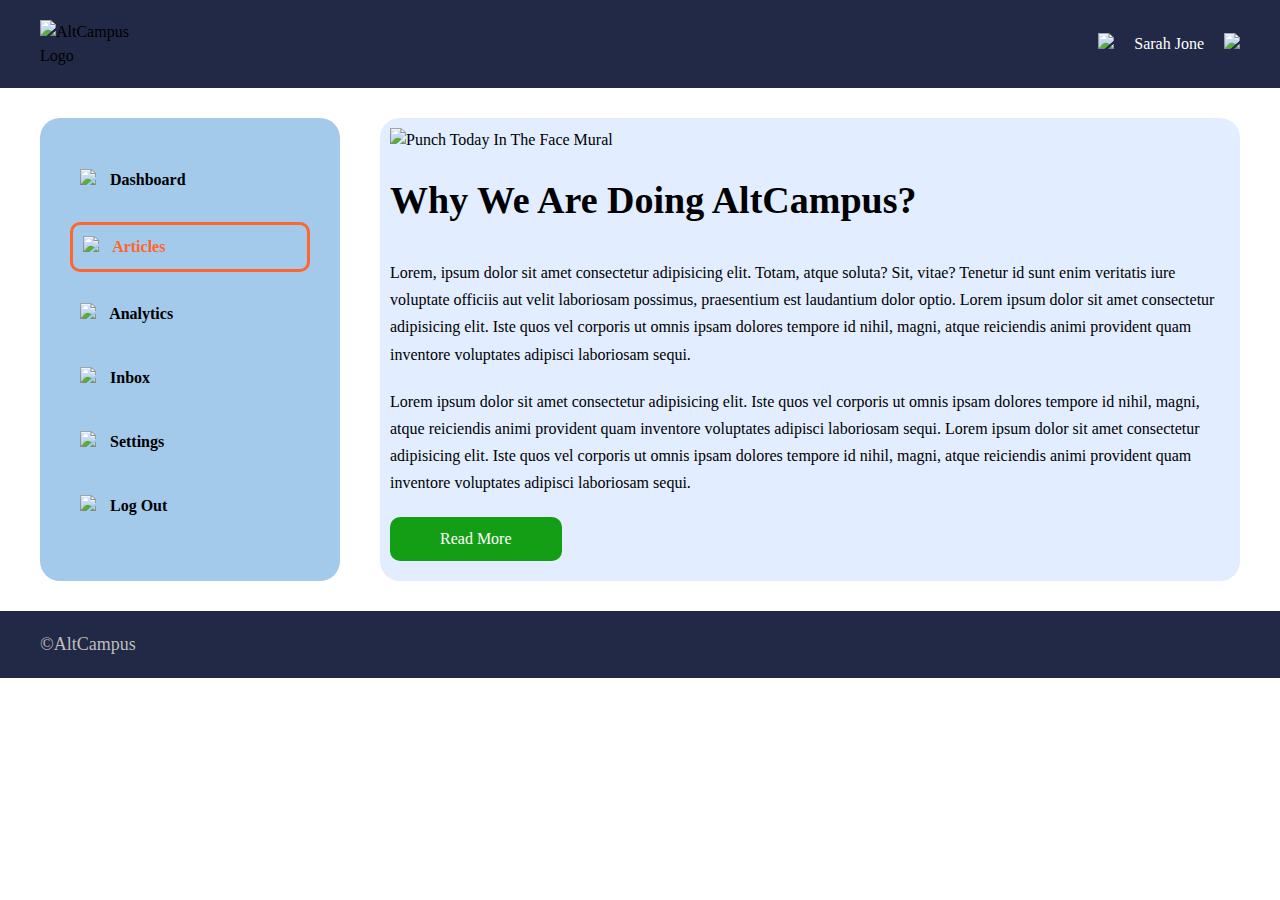
==== block-BHaabo/index.html @ 8286964e "Assignment 2" ====
<!-- 
- Create a page using flexbox according to the layout shown below.

![Flex Shrink Property](https://raw.githubusercontent.com/suraj122/AC-STYLE-images/master/flexbox/ex-2.png)

- Using CSS resets is necessary.
- Use semantic tags and keep the nesting and indentation proper. 
-->

<!DOCTYPE html>
<html lang="en">
<head>
    <meta charset="UTF-8">
    <meta name="viewport" content="width=device-width, initial-scale=1.0">
    <link rel="stylesheet" href="assets/stylesheet/style.css">
    <title>Flexbox | Assignment 2</title>
</head>
<body>
    <header class="header">
        <div class="container flex">
            <img class="logo" src="https://launchpad.altcampus.school/images/altcampus-logo.svg" alt="AltCampus Logo">
            <nav class="header-nav">
                <a href="#"><img src="assets/icons/bell.svg"></a>
                <a href="#">Sarah Jone</a>
                <a href="#"><img src="assets/icons/user.svg"></a>
            </nav>
        </div>
    </header>
    <main class="main">
        <div class="container flex">
            <aside class="sidebar">
                <nav class="nav-items">
                    <a href="#">
                        <img src="assets/icons/dashboard.svg">
                        <span>Dashboard</span> 
                    </a>
                    <a href="#" class="selected">
                        <img src="assets/icons/article.svg">
                        <span>Articles</span> 
                    </a>
                    <a href="#">
                        <img src="assets/icons/analytics.svg">
                        <span>Analytics</span> 
                    </a>
                    <a href="#">
                        <img src="assets/icons/inbox.svg">
                        <span>Inbox</span> 
                    </a>
                    <a href="#">
                        <img src="assets/icons/setting.svg">
                        <span>Settings</span> 
                    </a>
                    <a class="logout" href="#">
                        <img src="assets/icons/log-out.svg">
                        <span>Log Out</span> 
                    </a>
                </nav>
            </aside>
            <article class="article">
                <img class="heading-img" src="assets/01.png" alt="Punch Today In The Face Mural">
                <h1>Why We Are Doing AltCampus?</h1>
                <p>
                    Lorem, ipsum dolor sit amet consectetur adipisicing elit. Totam, atque soluta? Sit, vitae? Tenetur id sunt enim veritatis iure voluptate officiis aut velit laboriosam possimus, praesentium est laudantium dolor optio. Lorem ipsum dolor sit amet consectetur adipisicing elit. Iste quos vel corporis ut omnis ipsam dolores tempore id nihil, magni, atque reiciendis animi provident quam inventore voluptates adipisci laboriosam sequi.
                </p>
                <p>
                    Lorem ipsum dolor sit amet consectetur adipisicing elit. Iste quos vel corporis ut omnis ipsam dolores tempore id nihil, magni, atque reiciendis animi provident quam inventore voluptates adipisci laboriosam sequi. Lorem ipsum dolor sit amet consectetur adipisicing elit. Iste quos vel corporis ut omnis ipsam dolores tempore id nihil, magni, atque reiciendis animi provident quam inventore voluptates adipisci laboriosam sequi.
                </p>
                <a href="#" class="btn">Read More</a>
            </article>
        </div>
        
    </main>
    <footer class="footer">
        <div class="container">
            <small>&copy;AltCampus</small>
        </div>
    </footer>
</body>
</html>
---- block-BHaabo/assets/stylesheet/style.css ----
/* http://meyerweb.com/eric/tools/css/reset/ 
   v2.0 | 20110126
   License: none (public domain)
*/

html, body, div, span, applet, object, iframe,
h1, h2, h3, h4, h5, h6, p, blockquote, pre,
a, abbr, acronym, address, big, cite, code,
del, dfn, em, img, ins, kbd, q, s, samp,
small, strike, strong, sub, sup, tt, var,
b, u, i, center,
dl, dt, dd, ol, ul, li,
fieldset, form, label, legend,
table, caption, tbody, tfoot, thead, tr, th, td,
article, aside, canvas, details, embed, 
figure, figcaption, footer, header, hgroup, 
menu, nav, output, ruby, section, summary,
time, mark, audio, video {
	margin: 0;
	padding: 0;
	border: 0;
	font-size: 100%;
	font: inherit;
	vertical-align: baseline;
}
/* HTML5 display-role reset for older browsers */
article, aside, details, figcaption, figure, 
footer, header, hgroup, menu, nav, section {
	display: block;
}
body {
	line-height: 1;
}
ol, ul {
	list-style: none;
}
blockquote, q {
	quotes: none;
}
blockquote:before, blockquote:after,
q:before, q:after {
	content: '';
	content: none;
}
table {
	border-collapse: collapse;
	border-spacing: 0;
}

/* CUSTOM STYLES */

body {
    line-height: 1.5;
}

.container {
	max-width: 1200px;
	margin: 0 auto;
	padding: 0 32px;
}

.flex {
	display: flex;
	justify-content: space-between;
	align-items: center;
}

.header, .footer {
	background-color: #222946;
	padding: 20px 0;
}

.logo {
	width: 100px;
}

.header-nav {
    display: flex;
    align-items: center;
}

.header-nav a {
	text-decoration: none;
	color: white;
	margin-left: 20px;
}

.main {
    margin: 30px 0;
}

.main .flex {
    align-items: center;
    justify-content: space-between;
}

.sidebar {
    background-color: #a3caea;
    padding: 30px;
    border-radius: 20px;
    width: 20%;
    align-self: stretch;
}

.nav-items {
    display: flex;
    flex-direction: column;
}

.nav-items a {
    text-decoration: none;
    color: black;
    font-weight: 600;
    margin: 10px 0;
    padding: 10px 0;
}

.nav-items img {
    padding: 0 10px;
}

.nav-items .selected {
    color: rgb(255, 101, 45);
    border: 3px solid rgb(255, 101, 45);
    border-radius: 10px;
}


.article {
    background-color: rgb(226, 237, 255);
    padding: 10px;
    border-radius: 20px;
    width:  70%;
}

.heading-img {
    width: 100%;
}

.article h1 {
    font-size: 38px;
    font-weight: 800;
    padding: 20px 0;
}

.article p {
    line-height: 1.7;
    padding: 10px 0;
}

.btn {
    display: inline-block;
    background-color: rgba(1, 150, 1, 0.918);
    text-decoration: none;
    color: white;
    padding: 10px 50px;
    margin: 10px 0;
    border-radius: 10px;
}

.footer {
    color: rgb(189, 189, 189);
    font-size: 18px;
}
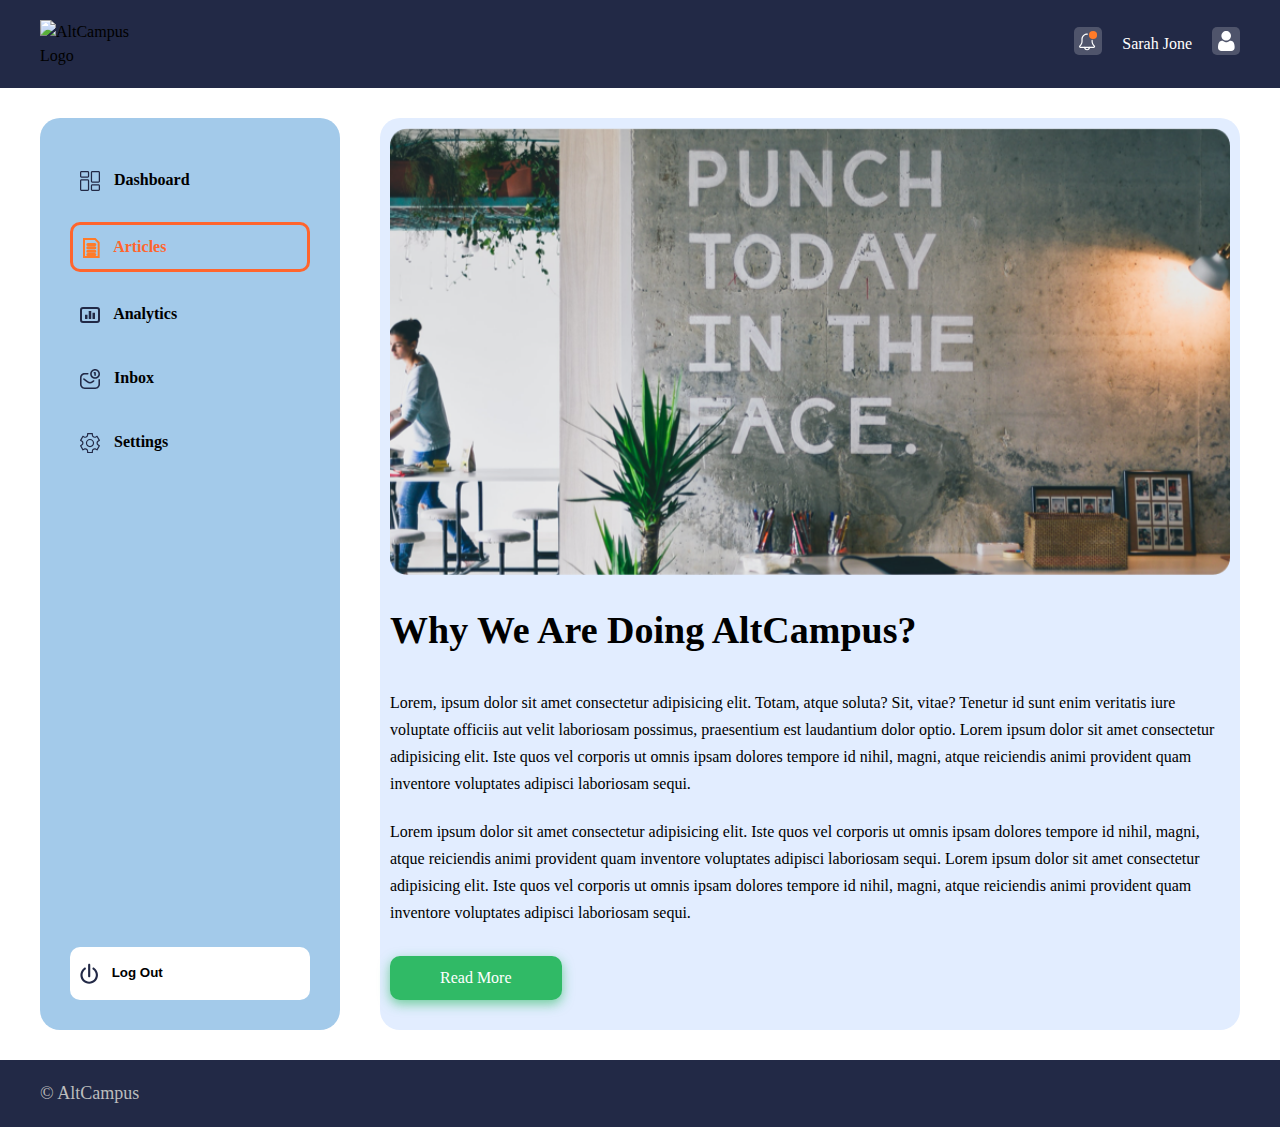
==== commit f5769d0b: "Add styling to sidebar" ====
--- a/block-BHaabo/index.html
+++ b/block-BHaabo/index.html
@@ -12,6 +12,7 @@
 <head>
     <meta charset="UTF-8">
     <meta name="viewport" content="width=device-width, initial-scale=1.0">
+    <script src="https://kit.fontawesome.com/8bc5acd820.js" crossorigin="anonymous"></script>
     <link rel="stylesheet" href="assets/stylesheet/style.css">
     <title>Flexbox | Assignment 2</title>
 </head>
@@ -50,11 +51,11 @@
                         <img src="assets/icons/setting.svg">
                         <span>Settings</span> 
                     </a>
-                    <a class="logout" href="#">
-                        <img src="assets/icons/log-out.svg">
-                        <span>Log Out</span> 
-                    </a>
                 </nav>
+                <button class="logout-btn">
+                    <img src="assets/icons/log-out.svg">
+                    <span>Log Out</span> 
+                </button>
             </aside>
             <article class="article">
                 <img class="heading-img" src="assets/01.png" alt="Punch Today In The Face Mural">
@@ -71,8 +72,12 @@
         
     </main>
     <footer class="footer">
-        <div class="container">
-            <small>&copy;AltCampus</small>
+        <div class="container flex">
+            <small>&copy; AltCampus</small>
+            <nav>
+                <a href="#"><i class="fab fa-facebook-square"></i></a>
+                <a href="#"><i class="fab fa-twitter-square"></i></a>
+            </nav>
         </div>
     </footer>
 </body>
--- a/block-BHaabo/assets/stylesheet/style.css
+++ b/block-BHaabo/assets/stylesheet/style.css
@@ -100,6 +100,9 @@
     border-radius: 20px;
     width: 20%;
     align-self: stretch;
+    display: flex;
+    flex-direction: column;
+    justify-content: space-between;
 }
 
 .nav-items {
@@ -115,8 +118,9 @@
     padding: 10px 0;
 }
 
-.nav-items img {
+.nav-items a img {
     padding: 0 10px;
+    vertical-align: middle;
 }
 
 .nav-items .selected {
@@ -125,6 +129,21 @@
     border-radius: 10px;
 }
 
+.logout-btn {
+    border: 0;
+    box-shadow: none;
+    padding: 16px 10px;
+    background-color: white;
+    border-radius: 10px;
+    width: 100%;
+    text-align: left;
+    font-weight: 600;
+}
+
+.logout-btn img {
+    margin-right: 10px;
+    vertical-align: middle;
+}
 
 .article {
     background-color: rgb(226, 237, 255);
@@ -150,15 +169,22 @@
 
 .btn {
     display: inline-block;
-    background-color: rgba(1, 150, 1, 0.918);
+    background-color: #30ba66;
     text-decoration: none;
     color: white;
     padding: 10px 50px;
-    margin: 10px 0;
+    margin: 20px 0;
     border-radius: 10px;
+    box-shadow: 0 4px 12px rgba(49, 187, 102, 0.64);
 }
 
 .footer {
     color: rgb(189, 189, 189);
     font-size: 18px;
+}
+
+.footer a {
+    text-decoration: none;
+    color: rgb(189, 189, 189);
+    margin-left: 32px;
 }